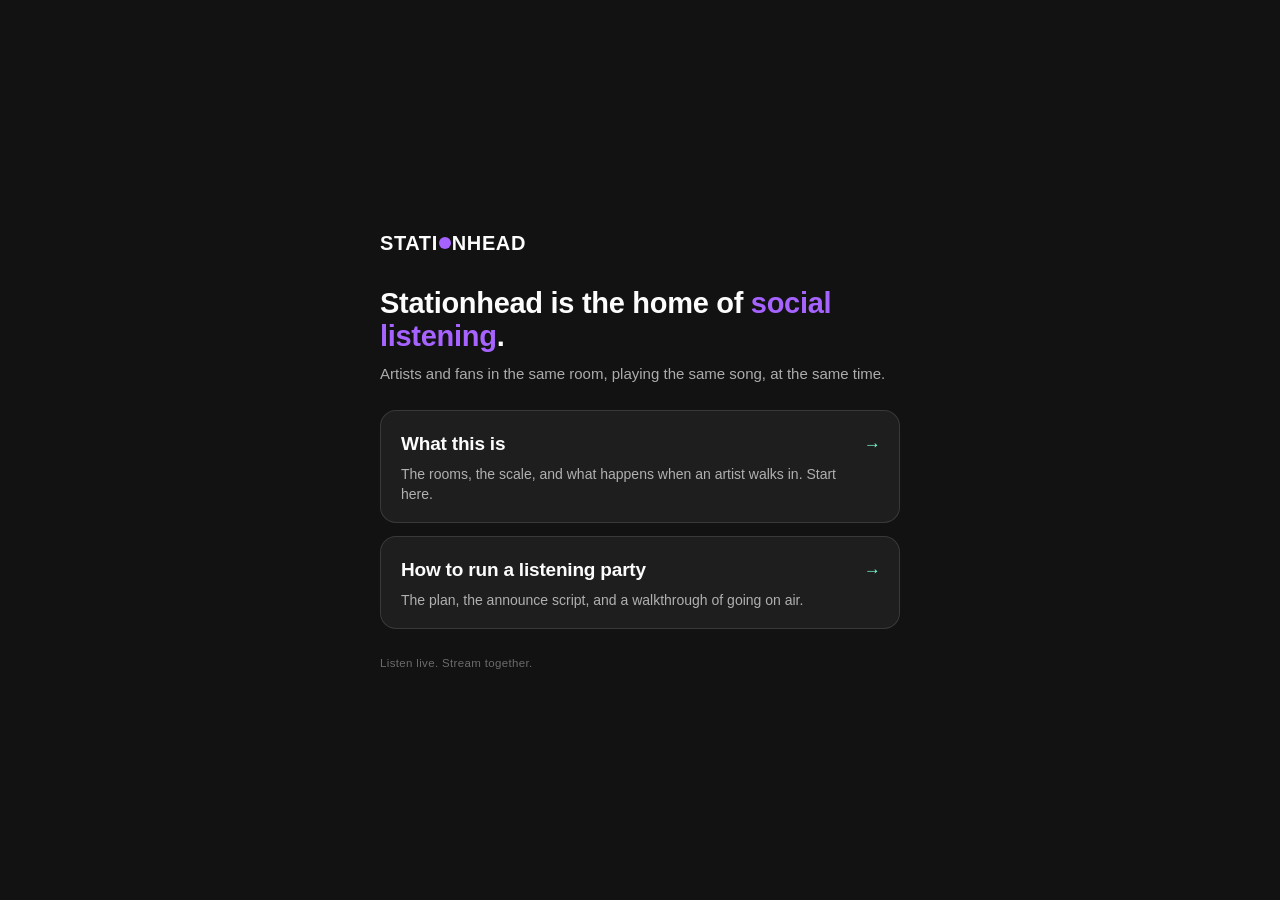
==== index.html @ 23dc007c "add partner guide add partner guide" ====
<!DOCTYPE html>
<html lang="en">
<head>
<meta charset="utf-8">
<meta name="viewport" content="width=device-width,initial-scale=1,viewport-fit=cover">
<meta name="robots" content="noindex, nofollow, noarchive, nosnippet">
<title>Stationhead</title>
<meta name="description" content="Stationhead is the home of social listening.">
<style>
:root{
 --black:#282526; --white:#FCFCFC; --purple:#A663FF; --mint:#79FFD2;
 --cobalt:#2345E5; --sky:#2DD3FF; --violet:#4B31C2; --pink:#E994DF;
 --surface:#121212;
 --font:"Acumin Pro","Inter","Helvetica Neue",Helvetica,Arial,sans-serif;
}
*{box-sizing:border-box;margin:0;padding:0}
html,body{height:100%}
body{background:var(--surface);color:var(--white);font-family:var(--font);
 -webkit-font-smoothing:antialiased;line-height:1.4}
#bar{position:fixed;top:0;left:0;right:0;z-index:50;background:rgba(18,18,18,.94);
 backdrop-filter:blur(14px);border-bottom:1px solid rgba(252,252,252,.10)}
#bar .row{display:flex;gap:8px;overflow-x:auto;padding:12px 14px;scrollbar-width:none}
#bar .row::-webkit-scrollbar{display:none}
.pill{flex:0 0 auto;background:transparent;color:var(--white);border:1px solid rgba(252,252,252,.26);
 border-radius:999px;padding:8px 15px;font:inherit;font-size:13px;font-weight:600;
 letter-spacing:.03em;cursor:pointer;white-space:nowrap}
.pill.on{background:var(--purple);border-color:var(--purple);color:#140b24}
#count{flex:0 0 auto;align-self:center;font-size:11px;letter-spacing:.03em;
 color:rgba(252,252,252,.55);padding:0 6px;white-space:nowrap}
#feed{height:100%;overflow-y:scroll;scroll-snap-type:y mandatory;scroll-behavior:smooth}
.card{scroll-snap-align:start;min-height:100%;display:flex;align-items:center;
 padding:96px 22px 56px;border-bottom:1px solid rgba(252,252,252,.07)}
.card[hidden]{display:none}
.inner{width:100%;max-width:560px;margin:0 auto}
.kicker{font-size:11px;font-weight:700;letter-spacing:.03em;text-transform:uppercase;
 color:var(--mint);margin-bottom:16px}
h1{font-size:38px;line-height:1.08;font-weight:800;letter-spacing:-.01em;margin-bottom:16px}
h2{font-size:29px;line-height:1.14;font-weight:800;letter-spacing:-.01em;margin-bottom:16px}
h1 em,h2 em{font-style:normal;color:var(--purple)}
.sub{font-size:18px;color:rgba(252,252,252,.86);margin-bottom:18px}
.lead{font-size:16px;color:rgba(252,252,252,.80);margin-bottom:13px}
.lead.big{font-size:19px;color:var(--white)}
.fine{font-size:11.5px;color:rgba(252,252,252,.44);margin-top:18px;letter-spacing:.03em}
.scrollcue{margin-top:34px;font-size:11px;letter-spacing:.03em;text-transform:uppercase;
 color:rgba(252,252,252,.42)}
.stats{display:grid;grid-template-columns:1fr 1fr;gap:11px;margin-top:6px}
.stat{background:rgba(252,252,252,.05);border:1px solid rgba(252,252,252,.10);
 border-radius:14px;padding:15px 14px}
.stat b{display:block;font-size:27px;font-weight:800;letter-spacing:-.01em;color:var(--mint);
 margin-bottom:5px}
.stat span{display:block;font-size:12px;color:rgba(252,252,252,.66);line-height:1.32}
.wall{display:grid;grid-template-columns:repeat(3,1fr);gap:9px;margin-top:4px}
.tile{display:block;text-decoration:none;color:inherit;background:rgba(252,252,252,.05);
 border:1px solid rgba(252,252,252,.10);border-radius:13px;padding:10px 8px;text-align:center}
.tw{display:block;width:46px;height:46px;margin:0 auto 7px;border-radius:50%;overflow:hidden;
 background:linear-gradient(140deg,var(--violet),var(--cobalt));position:relative}
.tw img{width:100%;height:100%;object-fit:cover;display:block}
.tw.fallback::after{content:attr(data-fb);position:absolute;inset:0;display:flex;
 align-items:center;justify-content:center;font-size:8px;font-weight:700;letter-spacing:.03em;
 padding:3px;text-align:center;line-height:1.1}
.tn{display:block;font-size:11.5px;font-weight:700;letter-spacing:.03em;
 white-space:nowrap;overflow:hidden;text-overflow:ellipsis}
.ta{display:block;font-size:10px;color:rgba(252,252,252,.52);margin-top:2px;
 white-space:nowrap;overflow:hidden;text-overflow:ellipsis}
.steps{display:grid;grid-template-columns:repeat(4,1fr);gap:8px;margin-bottom:16px}
.step{background:rgba(252,252,252,.05);border:1px solid rgba(252,252,252,.12);border-radius:13px;
 padding:12px 5px;color:var(--white);font:inherit;cursor:pointer;text-align:center}
.step.on{border-color:var(--purple);background:rgba(166,99,255,.17)}
.step b{display:block;font-size:19px;font-weight:800;color:var(--purple);margin-bottom:3px}
.step span{display:block;font-size:10.5px;letter-spacing:.03em;color:rgba(252,252,252,.74);line-height:1.2}
.reveal{background:rgba(252,252,252,.05);border:1px solid rgba(252,252,252,.10);
 border-radius:14px;padding:16px;min-height:104px}
.reveal p{font-size:15px;color:rgba(252,252,252,.84)}
.reveal a{display:inline-block;margin-top:10px;color:var(--mint);font-weight:700;font-size:13.5px;
 letter-spacing:.03em}
.steps-list{margin:0 0 4px 0;padding-left:20px}
.steps-list li{font-size:15.5px;color:rgba(252,252,252,.80);margin-bottom:10px;padding-left:3px}
.steps-list b{color:var(--white)}
.ticks{list-style:none;padding:0}
.ticks li{position:relative;padding-left:24px;font-size:15.5px;color:rgba(252,252,252,.80);
 margin-bottom:11px}
.ticks li::before{content:"";position:absolute;left:2px;top:8px;width:9px;height:9px;
 border-radius:50%;background:var(--mint)}
.ticks b{color:var(--white)}
blockquote{background:rgba(252,252,252,.05);border-left:3px solid var(--purple);
 border-radius:0 13px 13px 0;padding:15px 16px;margin:2px 0 4px}
blockquote p{font-size:16px;color:var(--white);margin-bottom:6px}
blockquote p:last-child{margin-bottom:0;color:var(--mint);font-weight:700}
.need{margin-top:16px;font-size:14px;color:rgba(252,252,252,.74);background:rgba(252,252,252,.05);
 border:1px solid rgba(252,252,252,.10);border-radius:13px;padding:14px}
.need b{color:var(--white)}
.future{font-size:34px;font-weight:800;letter-spacing:-.01em;margin:16px 0 34px}
.future em{font-style:normal;color:var(--mint)}
.lockup{display:flex;flex-direction:column;gap:7px}
.wordmark{font-size:21px;font-weight:800;letter-spacing:.03em;display:inline-flex;align-items:center}
.wordmark .dot{display:inline-block;width:13px;height:13px;border-radius:50%;
 background:var(--purple);margin:0 1px}
.tagline{font-size:12px;letter-spacing:.03em;color:rgba(252,252,252,.58)}

/* ---- affordances: show what is tappable and where it goes ---- */
.tile{position:relative;padding-top:14px}
.tile::after{content:"↗";position:absolute;top:7px;right:9px;font-size:12px;
 font-weight:700;line-height:1;color:var(--mint);opacity:.75}
.tile:hover::after,.tile:focus::after{opacity:1}
.reveal a::after{content:" →";font-weight:800}
.step{position:relative;padding-bottom:17px}
.step::after{content:"⌄";position:absolute;left:0;right:0;bottom:2px;font-size:13px;
 line-height:1;color:rgba(252,252,252,.34)}
.step.on::after{color:var(--purple)}
.need b::after,.stat b::after{content:""}
#bar{position:fixed}
#bar .row{position:relative;padding-right:30px}
#bar::after{content:"›";position:absolute;top:0;right:0;height:100%;width:30px;
 display:flex;align-items:center;justify-content:center;font-size:17px;font-weight:700;
 color:rgba(252,252,252,.50);pointer-events:none;
 background:linear-gradient(to right,rgba(18,18,18,0),rgba(18,18,18,.96) 42%)}
.scrollcue{display:flex;align-items:center;gap:8px}
.scrollcue::after{content:"⌄";font-size:19px;line-height:.6;color:var(--mint);
 animation:nudge 1.7s ease-in-out infinite}
.next{margin-top:30px;height:16px;text-align:center;color:rgba(252,252,252,.30)}
.next::after{content:"⌄";font-size:19px;line-height:.6;animation:nudge 2.4s ease-in-out infinite}
@keyframes nudge{0%,100%{transform:translateY(0)}50%{transform:translateY(4px)}}
@media(prefers-reduced-motion:reduce){
 .scrollcue::after,.next::after{animation:none}
}
@media(min-width:720px){
 h1{font-size:52px} h2{font-size:38px}
 .wall{grid-template-columns:repeat(4,1fr)}
}
@media print{
 @page{margin:14mm}
 body{background:#fff;color:#282526}
 #bar{display:none}
 #feed{height:auto;overflow:visible;scroll-snap-type:none}
 .card{min-height:0;page-break-inside:avoid;break-inside:avoid;padding:0 0 20mm;
  border-bottom:1px solid #ddd;display:block}
 .card[hidden]{display:block}
 .kicker{color:#4B31C2}
 h1 em,h2 em{color:#4B31C2}
 .sub,.lead,.steps-list li,.ticks li,.reveal p{color:#3a3739}
 .fine,.ta,.tagline{color:#6b6769}
 .stat,.tile,.reveal,.need,blockquote,.step{background:#f5f4f5;border-color:#ddd}
 .stat b{color:#4B31C2}
 .reveal p[hidden]{display:block!important}
 .reveal a{color:#2345E5}
 .future em{color:#4B31C2}
 .scrollcue,.next,#bar::after{display:none}
 .tile::after{color:#4B31C2}
 .step::after{color:#4B31C2}
 .reveal a::after{content:" →"}
}

body{display:flex;align-items:center;justify-content:center;padding:32px 22px}
#feed{height:auto;overflow:visible}
.land{width:100%;max-width:520px}
.wordmark{font-size:20px;font-weight:800;letter-spacing:.03em;display:inline-flex;
 align-items:center;margin-bottom:30px}
.wordmark .dot{display:inline-block;width:12px;height:12px;border-radius:50%;
 background:var(--purple);margin:0 1px}
.choice{display:block;text-decoration:none;color:inherit;background:rgba(252,252,252,.05);
 border:1px solid rgba(252,252,252,.12);border-radius:16px;padding:20px 20px 18px;
 margin-bottom:13px;position:relative}
.choice:hover{border-color:var(--purple);background:rgba(166,99,255,.08)}
.choice b{display:block;font-size:19px;font-weight:800;letter-spacing:-.01em;margin-bottom:6px}
.choice span{display:block;font-size:14px;color:rgba(252,252,252,.66);line-height:1.45;padding-right:22px}
.choice::after{content:"\2192";position:absolute;right:18px;top:22px;font-size:17px;
 font-weight:800;color:var(--mint)}
.land h1{font-size:29px;line-height:1.14;margin-bottom:10px}
.land .sub{font-size:15px;color:rgba(252,252,252,.66);margin-bottom:26px}
.land .tagline{display:block;margin-top:26px;font-size:11.5px;letter-spacing:.03em;
 color:rgba(252,252,252,.38)}
</style>
</head>
<body>
<div class="land">
  <div class="wordmark">STATI<i class="dot"></i>NHEAD</div>
  <h1>Stationhead is the home of <em>social listening</em>.</h1>
  <p class="sub">Artists and fans in the same room, playing the same song, at the same time.</p>
  <a class="choice" href="guide/"><b>What this is</b><span>The rooms, the scale, and what happens when an artist walks in. Start here.</span></a>
  <a class="choice" href="howto/"><b>How to run a listening party</b><span>The plan, the announce script, and a walkthrough of going on air.</span></a>
  <span class="tagline">Listen live. Stream together.</span>
</div>
</body>
</html>
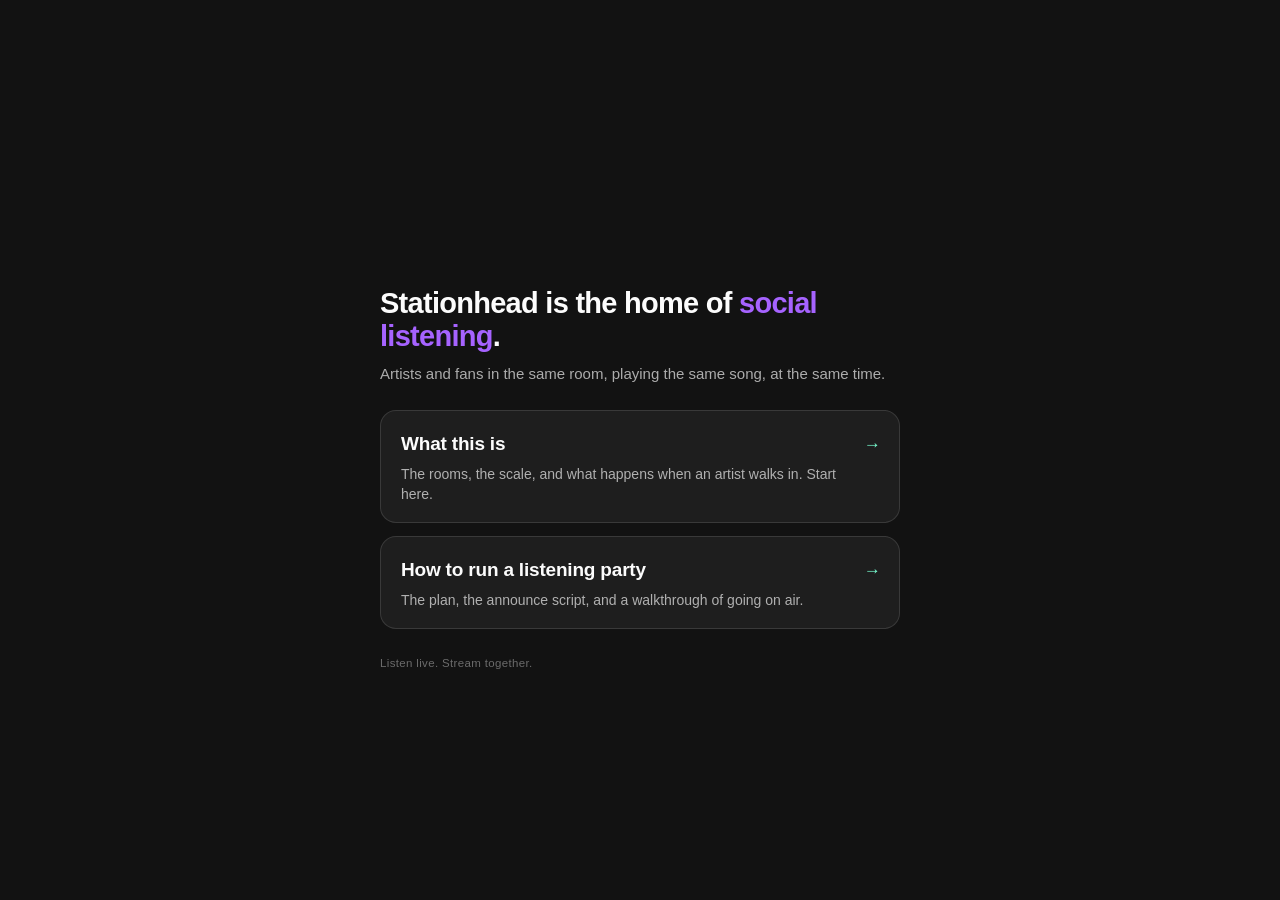
==== commit 4505c6f2: "colour changes" ====
--- a/index.html
+++ b/index.html
@@ -4,12 +4,13 @@
 <meta charset="utf-8">
 <meta name="viewport" content="width=device-width,initial-scale=1,viewport-fit=cover">
 <meta name="robots" content="noindex, nofollow, noarchive, nosnippet">
+<link rel="icon" href="data:image/svg+xml,%3Csvg%20xmlns='http://www.w3.org/2000/svg'%20viewBox='235.2%20416.1%20433.0%20254.0'%20role='img'%20aria-label='Stationhead'%3E%3Ctitle%3EStationhead%3C/title%3E%3Cpath%20d='M438.129%20455.161C418.117%20430.196%20388.459%20417%20352.365%20417C271.983%20417%20236%20479.394%20236%20541.232C236%20577.481%20245.191%20608.384%20262.576%20630.599C271.868%20642.597%20284.042%20652.244%20298.055%20658.715C312.85%20665.539%20329.98%20669%20348.967%20669C368.336%20669%20385.837%20665.625%20400.971%20658.966C415.291%20652.695%20427.839%20643.203%20437.558%20631.288C455.703%20609.159%20465.276%20578.197%20465.276%20541.745C465.282%20507.75%20455.636%20476.996%20438.129%20455.161Z'%20fill='%23FCFCFC'/%3E%3Cpath%20d='M609.273%20420.938V499.575C609.273%20524.225%20609.417%20549.329%20610.204%20571.629C598.696%20548.077%20577.408%20505.854%20536.666%20425.027L534.617%20420.954H461.34V667.031H519.028V588.506C519.028%20562.085%20518.951%20533.185%20518.286%20507.636C529.689%20531.397%20551.414%20575.9%20594.509%20663.52L596.237%20667.031H667V420.938H609.273Z'%20fill='%23FCFCFC'/%3E%3C/svg%3E">
 <title>Stationhead</title>
 <meta name="description" content="Stationhead is the home of social listening.">
 <style>
 :root{
  --black:#282526; --white:#FCFCFC; --purple:#A663FF; --mint:#79FFD2;
- --cobalt:#2345E5; --sky:#2DD3FF; --violet:#4B31C2; --pink:#E994DF;
+ --indigo:#4B31C2; --cobalt:#2345E5; --aqua:#2DD3FF; --pink:#E994DF; --gold:#F5BD51;
  --surface:#121212;
  --font:"Acumin Pro","Inter","Helvetica Neue",Helvetica,Arial,sans-serif;
 }
@@ -153,10 +154,8 @@
 body{display:flex;align-items:center;justify-content:center;padding:32px 22px}
 #feed{height:auto;overflow:visible}
 .land{width:100%;max-width:520px}
-.wordmark{font-size:20px;font-weight:800;letter-spacing:.03em;display:inline-flex;
- align-items:center;margin-bottom:30px}
-.wordmark .dot{display:inline-block;width:12px;height:12px;border-radius:50%;
- background:var(--purple);margin:0 1px}
+.wordmark{display:block;width:210px;max-width:60%;color:var(--white);margin-bottom:30px}
+.wordmark svg{display:block;width:100%;height:auto}
 .choice{display:block;text-decoration:none;color:inherit;background:rgba(252,252,252,.05);
  border:1px solid rgba(252,252,252,.12);border-radius:16px;padding:20px 20px 18px;
  margin-bottom:13px;position:relative}
@@ -165,7 +164,7 @@
 .choice span{display:block;font-size:14px;color:rgba(252,252,252,.66);line-height:1.45;padding-right:22px}
 .choice::after{content:"\2192";position:absolute;right:18px;top:22px;font-size:17px;
  font-weight:800;color:var(--mint)}
-.land h1{font-size:29px;line-height:1.14;margin-bottom:10px}
+.land h1{font-size:29px;line-height:1.14;letter-spacing:-.025em;margin-bottom:10px}
 .land .sub{font-size:15px;color:rgba(252,252,252,.66);margin-bottom:26px}
 .land .tagline{display:block;margin-top:26px;font-size:11.5px;letter-spacing:.03em;
  color:rgba(252,252,252,.38)}
@@ -173,7 +172,8 @@
 </head>
 <body>
 <div class="land">
-  <div class="wordmark">STATI<i class="dot"></i>NHEAD</div>
+  <div class="wordmark"><svg xmlns="http://www.w3.org/2000/svg" viewBox="63.5 95.6 1080 146" role="img" aria-label="Stationhead"><link rel="icon" href="data:image/svg+xml,%3Csvg%20xmlns='http://www.w3.org/2000/svg'%20viewBox='235.2%20416.1%20433.0%20254.0'%20role='img'%20aria-label='Stationhead'%3E%3Ctitle%3EStationhead%3C/title%3E%3Cpath%20d='M438.129%20455.161C418.117%20430.196%20388.459%20417%20352.365%20417C271.983%20417%20236%20479.394%20236%20541.232C236%20577.481%20245.191%20608.384%20262.576%20630.599C271.868%20642.597%20284.042%20652.244%20298.055%20658.715C312.85%20665.539%20329.98%20669%20348.967%20669C368.336%20669%20385.837%20665.625%20400.971%20658.966C415.291%20652.695%20427.839%20643.203%20437.558%20631.288C455.703%20609.159%20465.276%20578.197%20465.276%20541.745C465.282%20507.75%20455.636%20476.996%20438.129%20455.161Z'%20fill='%23FCFCFC'/%3E%3Cpath%20d='M609.273%20420.938V499.575C609.273%20524.225%20609.417%20549.329%20610.204%20571.629C598.696%20548.077%20577.408%20505.854%20536.666%20425.027L534.617%20420.954H461.34V667.031H519.028V588.506C519.028%20562.085%20518.951%20533.185%20518.286%20507.636C529.689%20531.397%20551.414%20575.9%20594.509%20663.52L596.237%20667.031H667V420.938H609.273Z'%20fill='%23FCFCFC'/%3E%3C/svg%3E">
+<title>Stationhead</title><path d="M95.5093 197.305C96.3099 208.719 99.5609 216.574 109.105 216.574C118.378 216.574 121.351 210.332 121.351 202.432C121.351 192.815 116.516 187.156 100.165 178.781C76.0218 166.315 66.9065 155.795 66.9065 135.368C66.9065 111.593 81.436 96 108.972 96C141.358 96 150.624 116.243 150.893 137.582H120.142C119.607 127.914 117.84 119.587 108.77 119.587C101.667 119.587 98.4974 124.192 98.4974 131.948C98.4974 139.909 101.603 144.015 116.716 151.568C142.479 164.538 153.416 175.509 153.416 198.879C153.416 221.841 139.986 240.159 108.791 240.159C74.9915 240.159 64.6798 220.901 64 197.305H95.5093Z" fill="currentColor"/><path d="M185.309 124.681H157.899V98.5557H244.442V124.681H217.178V237.545H185.309V124.681Z" fill="currentColor"/><path d="M275.766 207.795L271.038 237.545H239.1L266.518 98.5649H311.403L339.175 237.545H305.997L301.124 207.795H275.766ZM296.897 180.932C293.743 160.656 290.698 138.029 288.942 125.255H287.891C286.531 138.582 283.138 160.644 279.851 180.932H296.897Z" fill="currentColor"/><path d="M358.107 124.681H330.7V98.5557H417.24V124.681H389.975V237.545H358.107V124.681Z" fill="currentColor"/><path d="M460.457 98.5557V237.536H428.519V98.5557H460.457Z" fill="currentColor"/><path d="M738.928 98.5557H772.377V151.096H796.456V98.5557H828.54V237.536H796.456V177.956H772.377V237.545H738.928V98.5557Z" fill="currentColor"/><path d="M921.886 178.636H879.802V211.755H927.445L923.717 237.545H848.486V98.5649H923.796V124.69H879.802V152.65H921.886V178.636Z" fill="currentColor"/><path d="M974.33 207.795L969.598 237.545H937.66L965.082 98.5649H1009.96L1037.74 237.545H1004.56L999.688 207.795H974.33ZM995.458 180.932C992.304 160.656 989.261 138.029 987.503 125.255H986.454C985.098 138.582 981.702 160.644 978.415 180.932H995.458Z" fill="currentColor"/><path d="M1051.22 98.5557H1090.92C1127.2 98.5557 1142 119.149 1142 165.375C1142 214.622 1127.39 237.545 1089.79 237.545H1051.22V98.5557ZM1083.3 213.281H1089.23C1104.09 213.281 1108.44 202.794 1108.44 164.867C1108.44 133.129 1104.51 123.086 1089.43 123.086H1083.3V213.281Z" fill="currentColor"/><path d="M588.726 118.503C577.466 104.436 560.78 97 540.472 97C495.246 97 475 132.158 475 167.004C475 187.43 480.171 204.844 489.953 217.361C495.181 224.122 502.031 229.558 509.914 233.204C518.239 237.05 527.877 239 538.56 239C549.457 239 559.304 237.098 567.819 233.346C575.877 229.812 582.936 224.464 588.405 217.75C598.613 205.28 604 187.833 604 167.293C604.003 148.137 598.576 130.807 588.726 118.503Z" fill="currentColor"/><path d="M685.44 99V143.417C685.44 157.339 685.521 171.519 685.965 184.114C679.474 170.811 667.467 146.963 644.487 101.31L643.331 99.0092H602V238H634.538V193.647C634.538 178.724 634.495 162.4 634.12 147.97C640.551 161.391 652.805 186.527 677.112 236.017L678.087 238H718V99H685.44Z" fill="currentColor"/></svg></div>
   <h1>Stationhead is the home of <em>social listening</em>.</h1>
   <p class="sub">Artists and fans in the same room, playing the same song, at the same time.</p>
   <a class="choice" href="guide/"><b>What this is</b><span>The rooms, the scale, and what happens when an artist walks in. Start here.</span></a>
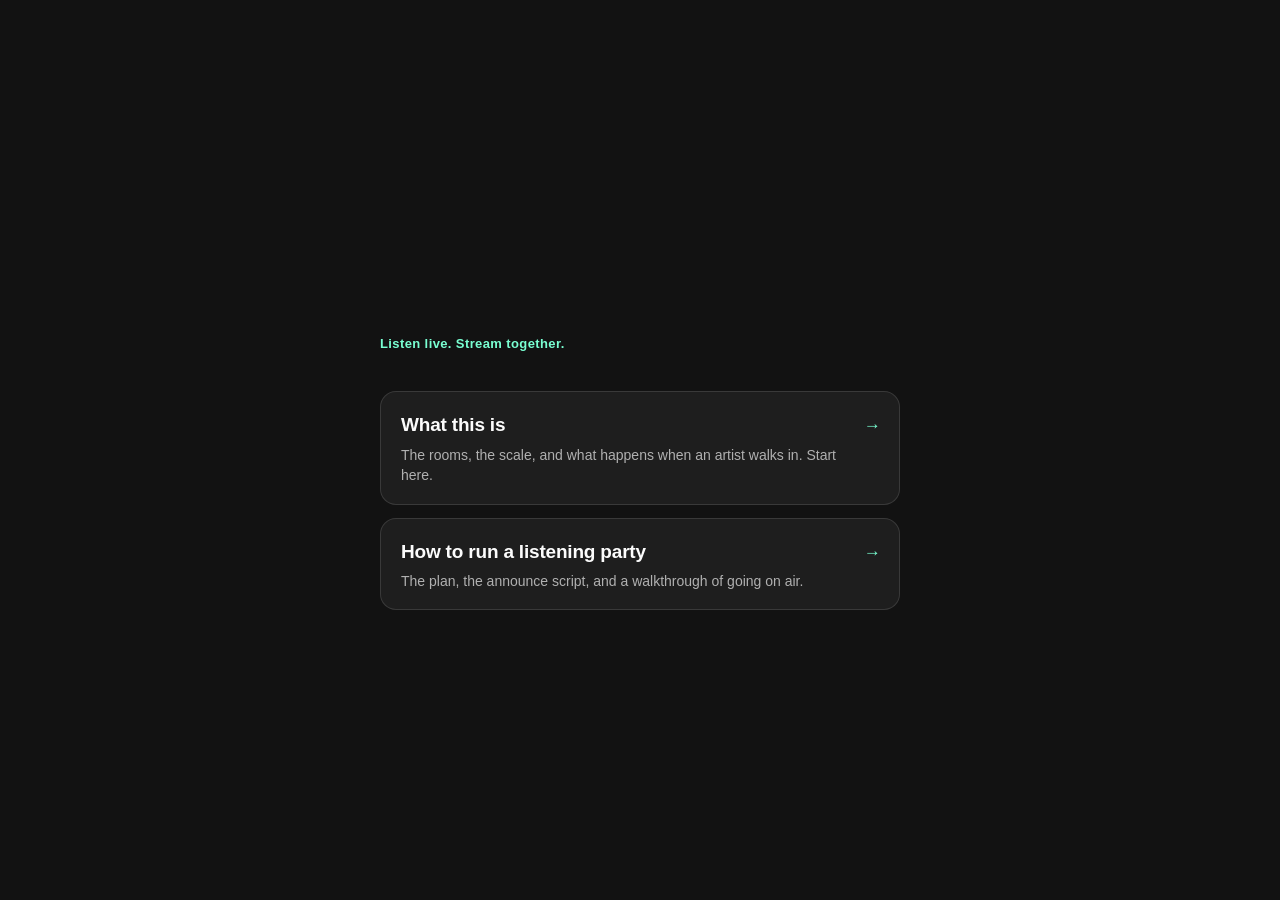
==== commit 35de34c0: "landing page changes" ====
--- a/index.html
+++ b/index.html
@@ -151,10 +151,10 @@
  .reveal a::after{content:" →"}
 }
 
-body{display:flex;align-items:center;justify-content:center;padding:32px 22px}
+body{display:flex;align-items:center;justify-content:center;padding:40px 22px}
 #feed{height:auto;overflow:visible}
 .land{width:100%;max-width:520px}
-.wordmark{display:block;width:210px;max-width:60%;color:var(--white);margin-bottom:30px}
+.wordmark{display:block;width:300px;max-width:82%;color:var(--white);margin-bottom:18px}
 .wordmark svg{display:block;width:100%;height:auto}
 .choice{display:block;text-decoration:none;color:inherit;background:rgba(252,252,252,.05);
  border:1px solid rgba(252,252,252,.12);border-radius:16px;padding:20px 20px 18px;
@@ -166,19 +166,17 @@
  font-weight:800;color:var(--mint)}
 .land h1{font-size:29px;line-height:1.14;letter-spacing:-.025em;margin-bottom:10px}
 .land .sub{font-size:15px;color:rgba(252,252,252,.66);margin-bottom:26px}
-.land .tagline{display:block;margin-top:26px;font-size:11.5px;letter-spacing:.03em;
- color:rgba(252,252,252,.38)}
+.land .tagline.top{font-size:13px;letter-spacing:.03em;color:var(--mint);
+ margin-bottom:38px;font-weight:600}
 </style>
 </head>
 <body>
 <div class="land">
   <div class="wordmark"><svg xmlns="http://www.w3.org/2000/svg" viewBox="63.5 95.6 1080 146" role="img" aria-label="Stationhead"><link rel="icon" href="data:image/svg+xml,%3Csvg%20xmlns='http://www.w3.org/2000/svg'%20viewBox='235.2%20416.1%20433.0%20254.0'%20role='img'%20aria-label='Stationhead'%3E%3Ctitle%3EStationhead%3C/title%3E%3Cpath%20d='M438.129%20455.161C418.117%20430.196%20388.459%20417%20352.365%20417C271.983%20417%20236%20479.394%20236%20541.232C236%20577.481%20245.191%20608.384%20262.576%20630.599C271.868%20642.597%20284.042%20652.244%20298.055%20658.715C312.85%20665.539%20329.98%20669%20348.967%20669C368.336%20669%20385.837%20665.625%20400.971%20658.966C415.291%20652.695%20427.839%20643.203%20437.558%20631.288C455.703%20609.159%20465.276%20578.197%20465.276%20541.745C465.282%20507.75%20455.636%20476.996%20438.129%20455.161Z'%20fill='%23FCFCFC'/%3E%3Cpath%20d='M609.273%20420.938V499.575C609.273%20524.225%20609.417%20549.329%20610.204%20571.629C598.696%20548.077%20577.408%20505.854%20536.666%20425.027L534.617%20420.954H461.34V667.031H519.028V588.506C519.028%20562.085%20518.951%20533.185%20518.286%20507.636C529.689%20531.397%20551.414%20575.9%20594.509%20663.52L596.237%20667.031H667V420.938H609.273Z'%20fill='%23FCFCFC'/%3E%3C/svg%3E">
 <title>Stationhead</title><path d="M95.5093 197.305C96.3099 208.719 99.5609 216.574 109.105 216.574C118.378 216.574 121.351 210.332 121.351 202.432C121.351 192.815 116.516 187.156 100.165 178.781C76.0218 166.315 66.9065 155.795 66.9065 135.368C66.9065 111.593 81.436 96 108.972 96C141.358 96 150.624 116.243 150.893 137.582H120.142C119.607 127.914 117.84 119.587 108.77 119.587C101.667 119.587 98.4974 124.192 98.4974 131.948C98.4974 139.909 101.603 144.015 116.716 151.568C142.479 164.538 153.416 175.509 153.416 198.879C153.416 221.841 139.986 240.159 108.791 240.159C74.9915 240.159 64.6798 220.901 64 197.305H95.5093Z" fill="currentColor"/><path d="M185.309 124.681H157.899V98.5557H244.442V124.681H217.178V237.545H185.309V124.681Z" fill="currentColor"/><path d="M275.766 207.795L271.038 237.545H239.1L266.518 98.5649H311.403L339.175 237.545H305.997L301.124 207.795H275.766ZM296.897 180.932C293.743 160.656 290.698 138.029 288.942 125.255H287.891C286.531 138.582 283.138 160.644 279.851 180.932H296.897Z" fill="currentColor"/><path d="M358.107 124.681H330.7V98.5557H417.24V124.681H389.975V237.545H358.107V124.681Z" fill="currentColor"/><path d="M460.457 98.5557V237.536H428.519V98.5557H460.457Z" fill="currentColor"/><path d="M738.928 98.5557H772.377V151.096H796.456V98.5557H828.54V237.536H796.456V177.956H772.377V237.545H738.928V98.5557Z" fill="currentColor"/><path d="M921.886 178.636H879.802V211.755H927.445L923.717 237.545H848.486V98.5649H923.796V124.69H879.802V152.65H921.886V178.636Z" fill="currentColor"/><path d="M974.33 207.795L969.598 237.545H937.66L965.082 98.5649H1009.96L1037.74 237.545H1004.56L999.688 207.795H974.33ZM995.458 180.932C992.304 160.656 989.261 138.029 987.503 125.255H986.454C985.098 138.582 981.702 160.644 978.415 180.932H995.458Z" fill="currentColor"/><path d="M1051.22 98.5557H1090.92C1127.2 98.5557 1142 119.149 1142 165.375C1142 214.622 1127.39 237.545 1089.79 237.545H1051.22V98.5557ZM1083.3 213.281H1089.23C1104.09 213.281 1108.44 202.794 1108.44 164.867C1108.44 133.129 1104.51 123.086 1089.43 123.086H1083.3V213.281Z" fill="currentColor"/><path d="M588.726 118.503C577.466 104.436 560.78 97 540.472 97C495.246 97 475 132.158 475 167.004C475 187.43 480.171 204.844 489.953 217.361C495.181 224.122 502.031 229.558 509.914 233.204C518.239 237.05 527.877 239 538.56 239C549.457 239 559.304 237.098 567.819 233.346C575.877 229.812 582.936 224.464 588.405 217.75C598.613 205.28 604 187.833 604 167.293C604.003 148.137 598.576 130.807 588.726 118.503Z" fill="currentColor"/><path d="M685.44 99V143.417C685.44 157.339 685.521 171.519 685.965 184.114C679.474 170.811 667.467 146.963 644.487 101.31L643.331 99.0092H602V238H634.538V193.647C634.538 178.724 634.495 162.4 634.12 147.97C640.551 161.391 652.805 186.527 677.112 236.017L678.087 238H718V99H685.44Z" fill="currentColor"/></svg></div>
-  <h1>Stationhead is the home of <em>social listening</em>.</h1>
-  <p class="sub">Artists and fans in the same room, playing the same song, at the same time.</p>
+  <p class="tagline top">Listen live. Stream together.</p>
   <a class="choice" href="guide/"><b>What this is</b><span>The rooms, the scale, and what happens when an artist walks in. Start here.</span></a>
   <a class="choice" href="howto/"><b>How to run a listening party</b><span>The plan, the announce script, and a walkthrough of going on air.</span></a>
-  <span class="tagline">Listen live. Stream together.</span>
 </div>
 </body>
 </html>
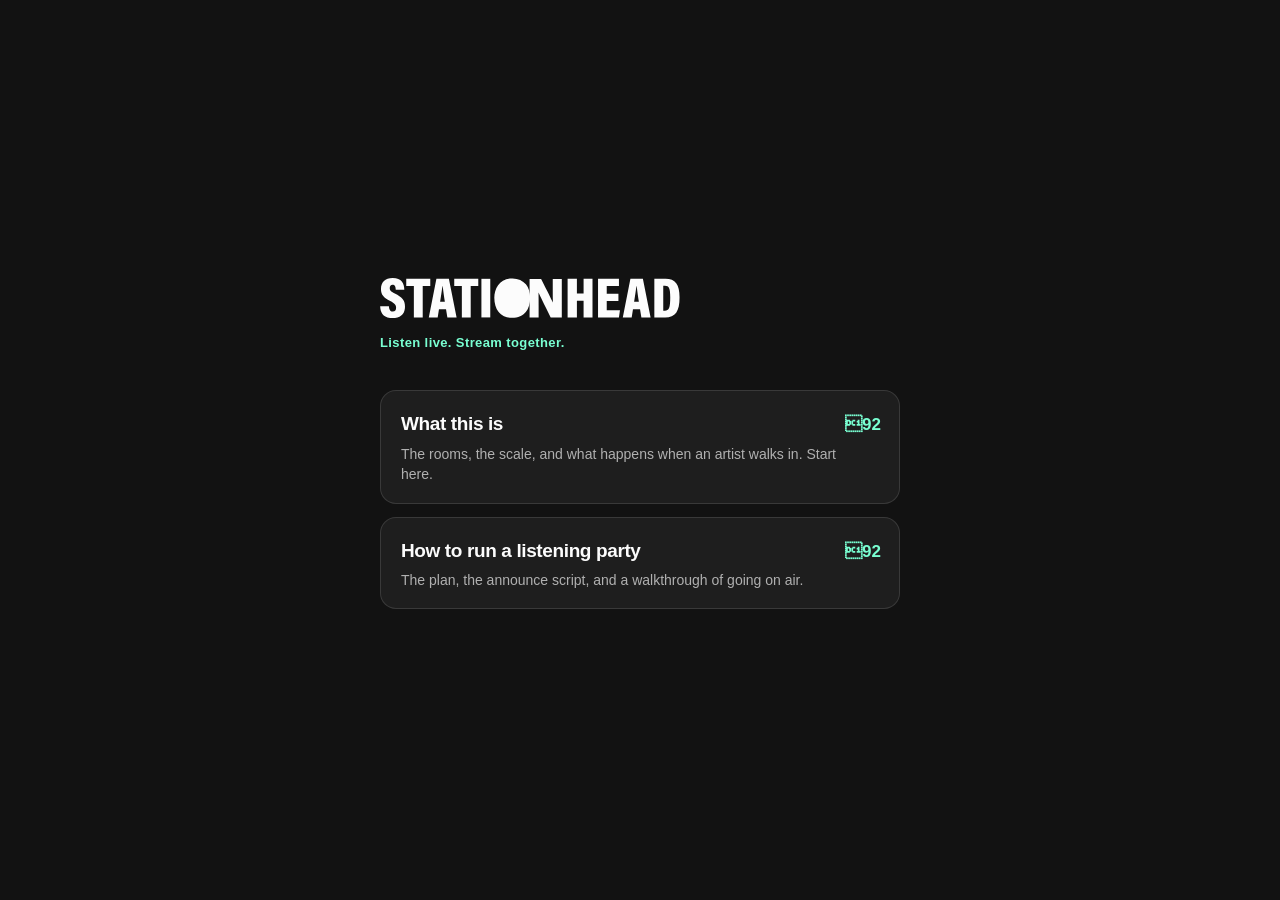
==== commit 9322229b: "logo fix" ====
--- a/index.html
+++ b/index.html
@@ -4,7 +4,7 @@
 <meta charset="utf-8">
 <meta name="viewport" content="width=device-width,initial-scale=1,viewport-fit=cover">
 <meta name="robots" content="noindex, nofollow, noarchive, nosnippet">
-<link rel="icon" href="data:image/svg+xml,%3Csvg%20xmlns='http://www.w3.org/2000/svg'%20viewBox='235.2%20416.1%20433.0%20254.0'%20role='img'%20aria-label='Stationhead'%3E%3Ctitle%3EStationhead%3C/title%3E%3Cpath%20d='M438.129%20455.161C418.117%20430.196%20388.459%20417%20352.365%20417C271.983%20417%20236%20479.394%20236%20541.232C236%20577.481%20245.191%20608.384%20262.576%20630.599C271.868%20642.597%20284.042%20652.244%20298.055%20658.715C312.85%20665.539%20329.98%20669%20348.967%20669C368.336%20669%20385.837%20665.625%20400.971%20658.966C415.291%20652.695%20427.839%20643.203%20437.558%20631.288C455.703%20609.159%20465.276%20578.197%20465.276%20541.745C465.282%20507.75%20455.636%20476.996%20438.129%20455.161Z'%20fill='%23FCFCFC'/%3E%3Cpath%20d='M609.273%20420.938V499.575C609.273%20524.225%20609.417%20549.329%20610.204%20571.629C598.696%20548.077%20577.408%20505.854%20536.666%20425.027L534.617%20420.954H461.34V667.031H519.028V588.506C519.028%20562.085%20518.951%20533.185%20518.286%20507.636C529.689%20531.397%20551.414%20575.9%20594.509%20663.52L596.237%20667.031H667V420.938H609.273Z'%20fill='%23FCFCFC'/%3E%3C/svg%3E">
+<link rel="icon" href="data:image/svg+xml,%3Csvg%20xmlns='http://www.w3.org/2000/svg'%20viewBox='235.2%20416.1%20433.0%20254.0'%20role='img'%20aria-label='Stationhead'%3E%3Cpath%20d='M438.129%20455.161C418.117%20430.196%20388.459%20417%20352.365%20417C271.983%20417%20236%20479.394%20236%20541.232C236%20577.481%20245.191%20608.384%20262.576%20630.599C271.868%20642.597%20284.042%20652.244%20298.055%20658.715C312.85%20665.539%20329.98%20669%20348.967%20669C368.336%20669%20385.837%20665.625%20400.971%20658.966C415.291%20652.695%20427.839%20643.203%20437.558%20631.288C455.703%20609.159%20465.276%20578.197%20465.276%20541.745C465.282%20507.75%20455.636%20476.996%20438.129%20455.161Z'%20fill='%23FCFCFC'/%3E%3Cpath%20d='M609.273%20420.938V499.575C609.273%20524.225%20609.417%20549.329%20610.204%20571.629C598.696%20548.077%20577.408%20505.854%20536.666%20425.027L534.617%20420.954H461.34V667.031H519.028V588.506C519.028%20562.085%20518.951%20533.185%20518.286%20507.636C529.689%20531.397%20551.414%20575.9%20594.509%20663.52L596.237%20667.031H667V420.938H609.273Z'%20fill='%23FCFCFC'/%3E%3C/svg%3E">
 <title>Stationhead</title>
 <meta name="description" content="Stationhead is the home of social listening.">
 <style>
@@ -35,8 +35,8 @@
 .inner{width:100%;max-width:560px;margin:0 auto}
 .kicker{font-size:11px;font-weight:700;letter-spacing:.03em;text-transform:uppercase;
  color:var(--mint);margin-bottom:16px}
-h1{font-size:38px;line-height:1.08;font-weight:800;letter-spacing:-.01em;margin-bottom:16px}
-h2{font-size:29px;line-height:1.14;font-weight:800;letter-spacing:-.01em;margin-bottom:16px}
+h1{font-size:38px;line-height:1.08;font-weight:800;letter-spacing:-.025em;margin-bottom:16px}
+h2{font-size:29px;line-height:1.14;font-weight:800;letter-spacing:-.02em;margin-bottom:16px}
 h1 em,h2 em{font-style:normal;color:var(--purple)}
 .sub{font-size:18px;color:rgba(252,252,252,.86);margin-bottom:18px}
 .lead{font-size:16px;color:rgba(252,252,252,.80);margin-bottom:13px}
@@ -47,15 +47,16 @@
 .stats{display:grid;grid-template-columns:1fr 1fr;gap:11px;margin-top:6px}
 .stat{background:rgba(252,252,252,.05);border:1px solid rgba(252,252,252,.10);
  border-radius:14px;padding:15px 14px}
-.stat b{display:block;font-size:27px;font-weight:800;letter-spacing:-.01em;color:var(--mint);
+.stat b{display:block;font-size:27px;font-weight:800;letter-spacing:-.02em;color:var(--mint);
  margin-bottom:5px}
 .stat span{display:block;font-size:12px;color:rgba(252,252,252,.66);line-height:1.32}
 .wall{display:grid;grid-template-columns:repeat(3,1fr);gap:9px;margin-top:4px}
 .tile{display:block;text-decoration:none;color:inherit;background:rgba(252,252,252,.05);
- border:1px solid rgba(252,252,252,.10);border-radius:13px;padding:10px 8px;text-align:center}
-.tw{display:block;width:46px;height:46px;margin:0 auto 7px;border-radius:50%;overflow:hidden;
- background:linear-gradient(140deg,var(--violet),var(--cobalt));position:relative}
-.tw img{width:100%;height:100%;object-fit:cover;display:block}
+ border:1px solid rgba(252,252,252,.10);border-radius:13px;padding:8px 7px;text-align:center}
+.tw{display:flex;align-items:center;justify-content:center;width:100%;height:50px;
+ margin:0 auto 8px;border-radius:10px;overflow:hidden;background:#5f5c60;
+ position:relative;padding:6px 8px}
+.tw img{max-width:100%;max-height:100%;width:auto;height:auto;object-fit:contain;display:block}
 .tw.fallback::after{content:attr(data-fb);position:absolute;inset:0;display:flex;
  align-items:center;justify-content:center;font-size:8px;font-weight:700;letter-spacing:.03em;
  padding:3px;text-align:center;line-height:1.1}
@@ -90,12 +91,11 @@
 .need{margin-top:16px;font-size:14px;color:rgba(252,252,252,.74);background:rgba(252,252,252,.05);
  border:1px solid rgba(252,252,252,.10);border-radius:13px;padding:14px}
 .need b{color:var(--white)}
-.future{font-size:34px;font-weight:800;letter-spacing:-.01em;margin:16px 0 34px}
+.future{font-size:34px;font-weight:800;letter-spacing:-.025em;margin:16px 0 34px}
 .future em{font-style:normal;color:var(--mint)}
 .lockup{display:flex;flex-direction:column;gap:7px}
-.wordmark{font-size:21px;font-weight:800;letter-spacing:.03em;display:inline-flex;align-items:center}
-.wordmark .dot{display:inline-block;width:13px;height:13px;border-radius:50%;
- background:var(--purple);margin:0 1px}
+.wordmark{display:block;width:196px;max-width:70%;color:var(--white)}
+.wordmark svg{display:block;width:100%;height:auto}
 .tagline{font-size:12px;letter-spacing:.03em;color:rgba(252,252,252,.58)}
 
 /* ---- affordances: show what is tappable and where it goes ---- */
@@ -145,36 +145,38 @@
  .reveal p[hidden]{display:block!important}
  .reveal a{color:#2345E5}
  .future em{color:#4B31C2}
+ .wordmark{color:#282526}
  .scrollcue,.next,#bar::after{display:none}
  .tile::after{color:#4B31C2}
  .step::after{color:#4B31C2}
  .reveal a::after{content:" →"}
 }
 
+.barmark{flex:0 0 auto;display:block;width:26px;color:var(--white);padding:2px 2px 0}
+.barmark svg{display:block;width:100%;height:auto}
+@media print{.barmark{display:none}}
+
 body{display:flex;align-items:center;justify-content:center;padding:40px 22px}
 #feed{height:auto;overflow:visible}
 .land{width:100%;max-width:520px}
-.wordmark{display:block;width:300px;max-width:82%;color:var(--white);margin-bottom:18px}
-.wordmark svg{display:block;width:100%;height:auto}
+.land .wordmark{display:block;width:300px;max-width:82%;color:var(--white);margin-bottom:16px}
+.land .wordmark svg{display:block;width:100%;height:auto}
+.land .tag{font-size:13px;font-weight:600;letter-spacing:.03em;color:var(--mint);margin-bottom:38px}
 .choice{display:block;text-decoration:none;color:inherit;background:rgba(252,252,252,.05);
  border:1px solid rgba(252,252,252,.12);border-radius:16px;padding:20px 20px 18px;
  margin-bottom:13px;position:relative}
 .choice:hover{border-color:var(--purple);background:rgba(166,99,255,.08)}
-.choice b{display:block;font-size:19px;font-weight:800;letter-spacing:-.01em;margin-bottom:6px}
+.choice b{display:block;font-size:19px;font-weight:800;letter-spacing:-.02em;margin-bottom:6px}
 .choice span{display:block;font-size:14px;color:rgba(252,252,252,.66);line-height:1.45;padding-right:22px}
-.choice::after{content:"\2192";position:absolute;right:18px;top:22px;font-size:17px;
+.choice::after{content:"92";position:absolute;right:18px;top:22px;font-size:17px;
  font-weight:800;color:var(--mint)}
-.land h1{font-size:29px;line-height:1.14;letter-spacing:-.025em;margin-bottom:10px}
-.land .sub{font-size:15px;color:rgba(252,252,252,.66);margin-bottom:26px}
-.land .tagline.top{font-size:13px;letter-spacing:.03em;color:var(--mint);
- margin-bottom:38px;font-weight:600}
+@media print{.choice{background:#f5f4f5;border-color:#ddd}.land .wordmark{color:#282526}}
 </style>
 </head>
 <body>
 <div class="land">
-  <div class="wordmark"><svg xmlns="http://www.w3.org/2000/svg" viewBox="63.5 95.6 1080 146" role="img" aria-label="Stationhead"><link rel="icon" href="data:image/svg+xml,%3Csvg%20xmlns='http://www.w3.org/2000/svg'%20viewBox='235.2%20416.1%20433.0%20254.0'%20role='img'%20aria-label='Stationhead'%3E%3Ctitle%3EStationhead%3C/title%3E%3Cpath%20d='M438.129%20455.161C418.117%20430.196%20388.459%20417%20352.365%20417C271.983%20417%20236%20479.394%20236%20541.232C236%20577.481%20245.191%20608.384%20262.576%20630.599C271.868%20642.597%20284.042%20652.244%20298.055%20658.715C312.85%20665.539%20329.98%20669%20348.967%20669C368.336%20669%20385.837%20665.625%20400.971%20658.966C415.291%20652.695%20427.839%20643.203%20437.558%20631.288C455.703%20609.159%20465.276%20578.197%20465.276%20541.745C465.282%20507.75%20455.636%20476.996%20438.129%20455.161Z'%20fill='%23FCFCFC'/%3E%3Cpath%20d='M609.273%20420.938V499.575C609.273%20524.225%20609.417%20549.329%20610.204%20571.629C598.696%20548.077%20577.408%20505.854%20536.666%20425.027L534.617%20420.954H461.34V667.031H519.028V588.506C519.028%20562.085%20518.951%20533.185%20518.286%20507.636C529.689%20531.397%20551.414%20575.9%20594.509%20663.52L596.237%20667.031H667V420.938H609.273Z'%20fill='%23FCFCFC'/%3E%3C/svg%3E">
-<title>Stationhead</title><path d="M95.5093 197.305C96.3099 208.719 99.5609 216.574 109.105 216.574C118.378 216.574 121.351 210.332 121.351 202.432C121.351 192.815 116.516 187.156 100.165 178.781C76.0218 166.315 66.9065 155.795 66.9065 135.368C66.9065 111.593 81.436 96 108.972 96C141.358 96 150.624 116.243 150.893 137.582H120.142C119.607 127.914 117.84 119.587 108.77 119.587C101.667 119.587 98.4974 124.192 98.4974 131.948C98.4974 139.909 101.603 144.015 116.716 151.568C142.479 164.538 153.416 175.509 153.416 198.879C153.416 221.841 139.986 240.159 108.791 240.159C74.9915 240.159 64.6798 220.901 64 197.305H95.5093Z" fill="currentColor"/><path d="M185.309 124.681H157.899V98.5557H244.442V124.681H217.178V237.545H185.309V124.681Z" fill="currentColor"/><path d="M275.766 207.795L271.038 237.545H239.1L266.518 98.5649H311.403L339.175 237.545H305.997L301.124 207.795H275.766ZM296.897 180.932C293.743 160.656 290.698 138.029 288.942 125.255H287.891C286.531 138.582 283.138 160.644 279.851 180.932H296.897Z" fill="currentColor"/><path d="M358.107 124.681H330.7V98.5557H417.24V124.681H389.975V237.545H358.107V124.681Z" fill="currentColor"/><path d="M460.457 98.5557V237.536H428.519V98.5557H460.457Z" fill="currentColor"/><path d="M738.928 98.5557H772.377V151.096H796.456V98.5557H828.54V237.536H796.456V177.956H772.377V237.545H738.928V98.5557Z" fill="currentColor"/><path d="M921.886 178.636H879.802V211.755H927.445L923.717 237.545H848.486V98.5649H923.796V124.69H879.802V152.65H921.886V178.636Z" fill="currentColor"/><path d="M974.33 207.795L969.598 237.545H937.66L965.082 98.5649H1009.96L1037.74 237.545H1004.56L999.688 207.795H974.33ZM995.458 180.932C992.304 160.656 989.261 138.029 987.503 125.255H986.454C985.098 138.582 981.702 160.644 978.415 180.932H995.458Z" fill="currentColor"/><path d="M1051.22 98.5557H1090.92C1127.2 98.5557 1142 119.149 1142 165.375C1142 214.622 1127.39 237.545 1089.79 237.545H1051.22V98.5557ZM1083.3 213.281H1089.23C1104.09 213.281 1108.44 202.794 1108.44 164.867C1108.44 133.129 1104.51 123.086 1089.43 123.086H1083.3V213.281Z" fill="currentColor"/><path d="M588.726 118.503C577.466 104.436 560.78 97 540.472 97C495.246 97 475 132.158 475 167.004C475 187.43 480.171 204.844 489.953 217.361C495.181 224.122 502.031 229.558 509.914 233.204C518.239 237.05 527.877 239 538.56 239C549.457 239 559.304 237.098 567.819 233.346C575.877 229.812 582.936 224.464 588.405 217.75C598.613 205.28 604 187.833 604 167.293C604.003 148.137 598.576 130.807 588.726 118.503Z" fill="currentColor"/><path d="M685.44 99V143.417C685.44 157.339 685.521 171.519 685.965 184.114C679.474 170.811 667.467 146.963 644.487 101.31L643.331 99.0092H602V238H634.538V193.647C634.538 178.724 634.495 162.4 634.12 147.97C640.551 161.391 652.805 186.527 677.112 236.017L678.087 238H718V99H685.44Z" fill="currentColor"/></svg></div>
-  <p class="tagline top">Listen live. Stream together.</p>
+  <div class="wordmark"><svg xmlns="http://www.w3.org/2000/svg" viewBox="63.5 95.6 1080 146" role="img" aria-label="Stationhead"><path d="M95.5093 197.305C96.3099 208.719 99.5609 216.574 109.105 216.574C118.378 216.574 121.351 210.332 121.351 202.432C121.351 192.815 116.516 187.156 100.165 178.781C76.0218 166.315 66.9065 155.795 66.9065 135.368C66.9065 111.593 81.436 96 108.972 96C141.358 96 150.624 116.243 150.893 137.582H120.142C119.607 127.914 117.84 119.587 108.77 119.587C101.667 119.587 98.4974 124.192 98.4974 131.948C98.4974 139.909 101.603 144.015 116.716 151.568C142.479 164.538 153.416 175.509 153.416 198.879C153.416 221.841 139.986 240.159 108.791 240.159C74.9915 240.159 64.6798 220.901 64 197.305H95.5093Z" fill="currentColor"/><path d="M185.309 124.681H157.899V98.5557H244.442V124.681H217.178V237.545H185.309V124.681Z" fill="currentColor"/><path d="M275.766 207.795L271.038 237.545H239.1L266.518 98.5649H311.403L339.175 237.545H305.997L301.124 207.795H275.766ZM296.897 180.932C293.743 160.656 290.698 138.029 288.942 125.255H287.891C286.531 138.582 283.138 160.644 279.851 180.932H296.897Z" fill="currentColor"/><path d="M358.107 124.681H330.7V98.5557H417.24V124.681H389.975V237.545H358.107V124.681Z" fill="currentColor"/><path d="M460.457 98.5557V237.536H428.519V98.5557H460.457Z" fill="currentColor"/><path d="M738.928 98.5557H772.377V151.096H796.456V98.5557H828.54V237.536H796.456V177.956H772.377V237.545H738.928V98.5557Z" fill="currentColor"/><path d="M921.886 178.636H879.802V211.755H927.445L923.717 237.545H848.486V98.5649H923.796V124.69H879.802V152.65H921.886V178.636Z" fill="currentColor"/><path d="M974.33 207.795L969.598 237.545H937.66L965.082 98.5649H1009.96L1037.74 237.545H1004.56L999.688 207.795H974.33ZM995.458 180.932C992.304 160.656 989.261 138.029 987.503 125.255H986.454C985.098 138.582 981.702 160.644 978.415 180.932H995.458Z" fill="currentColor"/><path d="M1051.22 98.5557H1090.92C1127.2 98.5557 1142 119.149 1142 165.375C1142 214.622 1127.39 237.545 1089.79 237.545H1051.22V98.5557ZM1083.3 213.281H1089.23C1104.09 213.281 1108.44 202.794 1108.44 164.867C1108.44 133.129 1104.51 123.086 1089.43 123.086H1083.3V213.281Z" fill="currentColor"/><path d="M588.726 118.503C577.466 104.436 560.78 97 540.472 97C495.246 97 475 132.158 475 167.004C475 187.43 480.171 204.844 489.953 217.361C495.181 224.122 502.031 229.558 509.914 233.204C518.239 237.05 527.877 239 538.56 239C549.457 239 559.304 237.098 567.819 233.346C575.877 229.812 582.936 224.464 588.405 217.75C598.613 205.28 604 187.833 604 167.293C604.003 148.137 598.576 130.807 588.726 118.503Z" fill="currentColor"/><path d="M685.44 99V143.417C685.44 157.339 685.521 171.519 685.965 184.114C679.474 170.811 667.467 146.963 644.487 101.31L643.331 99.0092H602V238H634.538V193.647C634.538 178.724 634.495 162.4 634.12 147.97C640.551 161.391 652.805 186.527 677.112 236.017L678.087 238H718V99H685.44Z" fill="currentColor"/></svg></div>
+  <p class="tag">Listen live. Stream together.</p>
   <a class="choice" href="guide/"><b>What this is</b><span>The rooms, the scale, and what happens when an artist walks in. Start here.</span></a>
   <a class="choice" href="howto/"><b>How to run a listening party</b><span>The plan, the announce script, and a walkthrough of going on air.</span></a>
 </div>
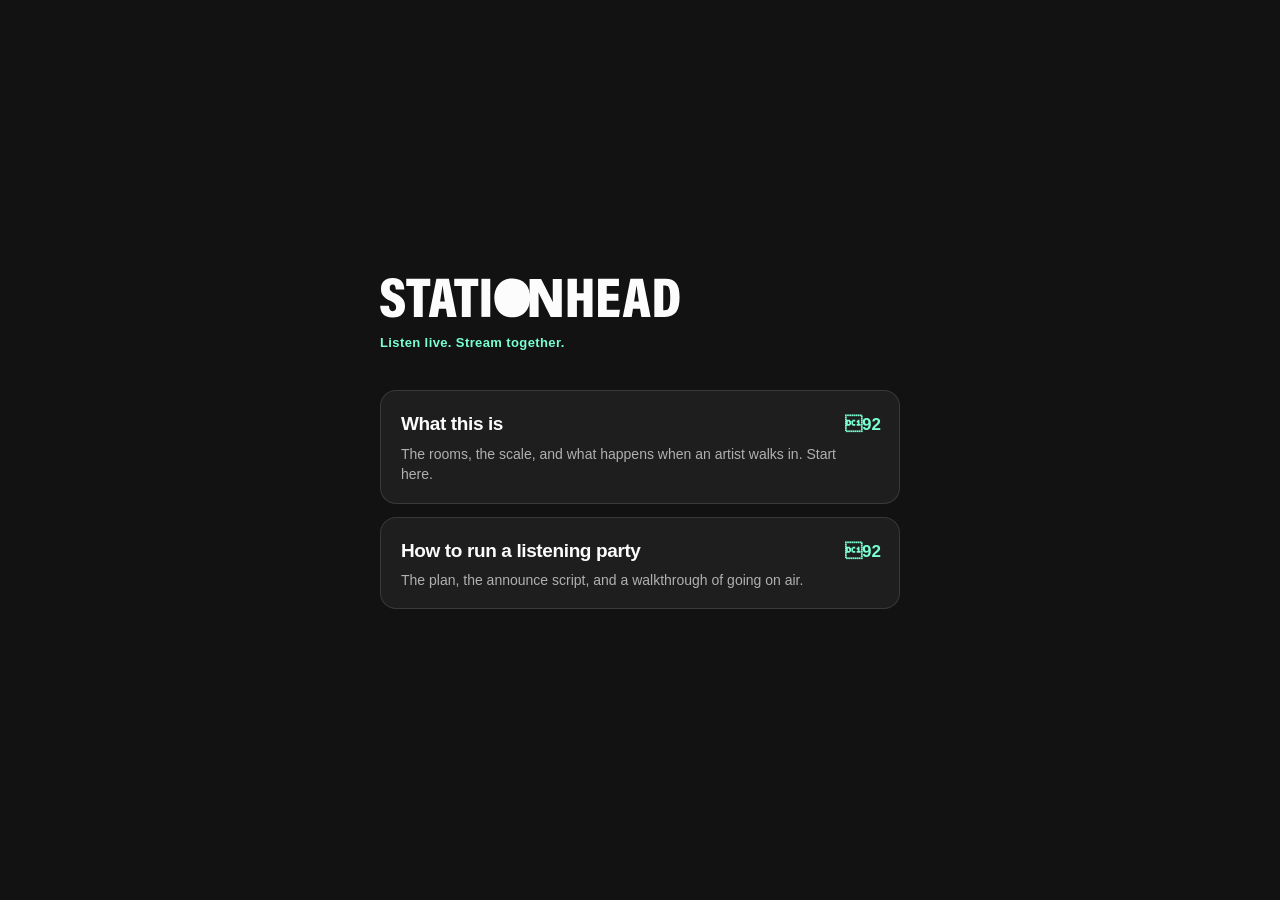
==== commit bbd3ec6f: "logo gixes" ====
--- a/index.html
+++ b/index.html
@@ -4,7 +4,7 @@
 <meta charset="utf-8">
 <meta name="viewport" content="width=device-width,initial-scale=1,viewport-fit=cover">
 <meta name="robots" content="noindex, nofollow, noarchive, nosnippet">
-<link rel="icon" href="data:image/svg+xml,%3Csvg%20xmlns='http://www.w3.org/2000/svg'%20viewBox='235.2%20416.1%20433.0%20254.0'%20role='img'%20aria-label='Stationhead'%3E%3Cpath%20d='M438.129%20455.161C418.117%20430.196%20388.459%20417%20352.365%20417C271.983%20417%20236%20479.394%20236%20541.232C236%20577.481%20245.191%20608.384%20262.576%20630.599C271.868%20642.597%20284.042%20652.244%20298.055%20658.715C312.85%20665.539%20329.98%20669%20348.967%20669C368.336%20669%20385.837%20665.625%20400.971%20658.966C415.291%20652.695%20427.839%20643.203%20437.558%20631.288C455.703%20609.159%20465.276%20578.197%20465.276%20541.745C465.282%20507.75%20455.636%20476.996%20438.129%20455.161Z'%20fill='%23FCFCFC'/%3E%3Cpath%20d='M609.273%20420.938V499.575C609.273%20524.225%20609.417%20549.329%20610.204%20571.629C598.696%20548.077%20577.408%20505.854%20536.666%20425.027L534.617%20420.954H461.34V667.031H519.028V588.506C519.028%20562.085%20518.951%20533.185%20518.286%20507.636C529.689%20531.397%20551.414%20575.9%20594.509%20663.52L596.237%20667.031H667V420.938H609.273Z'%20fill='%23FCFCFC'/%3E%3C/svg%3E">
+<link rel="icon" href="data:image/svg+xml,%3Cimg%20class='mk'%20src='[data-uri]'%20alt='Stationhead'%20width='433'%20height='254'%3E">
 <title>Stationhead</title>
 <meta name="description" content="Stationhead is the home of social listening.">
 <style>
@@ -94,8 +94,8 @@
 .future{font-size:34px;font-weight:800;letter-spacing:-.025em;margin:16px 0 34px}
 .future em{font-style:normal;color:var(--mint)}
 .lockup{display:flex;flex-direction:column;gap:7px}
-.wordmark{display:block;width:196px;max-width:70%;color:var(--white)}
-.wordmark svg{display:block;width:100%;height:auto}
+.wordmark{display:block;width:196px;max-width:70%}
+.wordmark .mk{display:block;width:100%;height:auto}
 .tagline{font-size:12px;letter-spacing:.03em;color:rgba(252,252,252,.58)}
 
 /* ---- affordances: show what is tappable and where it goes ---- */
@@ -145,22 +145,22 @@
  .reveal p[hidden]{display:block!important}
  .reveal a{color:#2345E5}
  .future em{color:#4B31C2}
- .wordmark{color:#282526}
+ .wordmark .mk{filter:invert(1)}
  .scrollcue,.next,#bar::after{display:none}
  .tile::after{color:#4B31C2}
  .step::after{color:#4B31C2}
  .reveal a::after{content:" →"}
 }
 
-.barmark{flex:0 0 auto;display:block;width:26px;color:var(--white);padding:2px 2px 0}
-.barmark svg{display:block;width:100%;height:auto}
+.barmark{flex:0 0 auto;display:block;width:26px;padding:2px 2px 0}
+.barmark .mk{display:block;width:100%;height:auto}
 @media print{.barmark{display:none}}
 
 body{display:flex;align-items:center;justify-content:center;padding:40px 22px}
 #feed{height:auto;overflow:visible}
 .land{width:100%;max-width:520px}
 .land .wordmark{display:block;width:300px;max-width:82%;color:var(--white);margin-bottom:16px}
-.land .wordmark svg{display:block;width:100%;height:auto}
+.land .wordmark .mk{display:block;width:100%;height:auto}
 .land .tag{font-size:13px;font-weight:600;letter-spacing:.03em;color:var(--mint);margin-bottom:38px}
 .choice{display:block;text-decoration:none;color:inherit;background:rgba(252,252,252,.05);
  border:1px solid rgba(252,252,252,.12);border-radius:16px;padding:20px 20px 18px;
@@ -170,12 +170,12 @@
 .choice span{display:block;font-size:14px;color:rgba(252,252,252,.66);line-height:1.45;padding-right:22px}
 .choice::after{content:"92";position:absolute;right:18px;top:22px;font-size:17px;
  font-weight:800;color:var(--mint)}
-@media print{.choice{background:#f5f4f5;border-color:#ddd}.land .wordmark{color:#282526}}
+@media print{.choice{background:#f5f4f5;border-color:#ddd}.land .wordmark .mk{filter:invert(1)}}
 </style>
 </head>
 <body>
 <div class="land">
-  <div class="wordmark"><svg xmlns="http://www.w3.org/2000/svg" viewBox="63.5 95.6 1080 146" role="img" aria-label="Stationhead"><path d="M95.5093 197.305C96.3099 208.719 99.5609 216.574 109.105 216.574C118.378 216.574 121.351 210.332 121.351 202.432C121.351 192.815 116.516 187.156 100.165 178.781C76.0218 166.315 66.9065 155.795 66.9065 135.368C66.9065 111.593 81.436 96 108.972 96C141.358 96 150.624 116.243 150.893 137.582H120.142C119.607 127.914 117.84 119.587 108.77 119.587C101.667 119.587 98.4974 124.192 98.4974 131.948C98.4974 139.909 101.603 144.015 116.716 151.568C142.479 164.538 153.416 175.509 153.416 198.879C153.416 221.841 139.986 240.159 108.791 240.159C74.9915 240.159 64.6798 220.901 64 197.305H95.5093Z" fill="currentColor"/><path d="M185.309 124.681H157.899V98.5557H244.442V124.681H217.178V237.545H185.309V124.681Z" fill="currentColor"/><path d="M275.766 207.795L271.038 237.545H239.1L266.518 98.5649H311.403L339.175 237.545H305.997L301.124 207.795H275.766ZM296.897 180.932C293.743 160.656 290.698 138.029 288.942 125.255H287.891C286.531 138.582 283.138 160.644 279.851 180.932H296.897Z" fill="currentColor"/><path d="M358.107 124.681H330.7V98.5557H417.24V124.681H389.975V237.545H358.107V124.681Z" fill="currentColor"/><path d="M460.457 98.5557V237.536H428.519V98.5557H460.457Z" fill="currentColor"/><path d="M738.928 98.5557H772.377V151.096H796.456V98.5557H828.54V237.536H796.456V177.956H772.377V237.545H738.928V98.5557Z" fill="currentColor"/><path d="M921.886 178.636H879.802V211.755H927.445L923.717 237.545H848.486V98.5649H923.796V124.69H879.802V152.65H921.886V178.636Z" fill="currentColor"/><path d="M974.33 207.795L969.598 237.545H937.66L965.082 98.5649H1009.96L1037.74 237.545H1004.56L999.688 207.795H974.33ZM995.458 180.932C992.304 160.656 989.261 138.029 987.503 125.255H986.454C985.098 138.582 981.702 160.644 978.415 180.932H995.458Z" fill="currentColor"/><path d="M1051.22 98.5557H1090.92C1127.2 98.5557 1142 119.149 1142 165.375C1142 214.622 1127.39 237.545 1089.79 237.545H1051.22V98.5557ZM1083.3 213.281H1089.23C1104.09 213.281 1108.44 202.794 1108.44 164.867C1108.44 133.129 1104.51 123.086 1089.43 123.086H1083.3V213.281Z" fill="currentColor"/><path d="M588.726 118.503C577.466 104.436 560.78 97 540.472 97C495.246 97 475 132.158 475 167.004C475 187.43 480.171 204.844 489.953 217.361C495.181 224.122 502.031 229.558 509.914 233.204C518.239 237.05 527.877 239 538.56 239C549.457 239 559.304 237.098 567.819 233.346C575.877 229.812 582.936 224.464 588.405 217.75C598.613 205.28 604 187.833 604 167.293C604.003 148.137 598.576 130.807 588.726 118.503Z" fill="currentColor"/><path d="M685.44 99V143.417C685.44 157.339 685.521 171.519 685.965 184.114C679.474 170.811 667.467 146.963 644.487 101.31L643.331 99.0092H602V238H634.538V193.647C634.538 178.724 634.495 162.4 634.12 147.97C640.551 161.391 652.805 186.527 677.112 236.017L678.087 238H718V99H685.44Z" fill="currentColor"/></svg></div>
+  <div class="wordmark"><img class="mk" src="[data-uri]" alt="Stationhead" width="1080" height="146"></div>
   <p class="tag">Listen live. Stream together.</p>
   <a class="choice" href="guide/"><b>What this is</b><span>The rooms, the scale, and what happens when an artist walks in. Start here.</span></a>
   <a class="choice" href="howto/"><b>How to run a listening party</b><span>The plan, the announce script, and a walkthrough of going on air.</span></a>
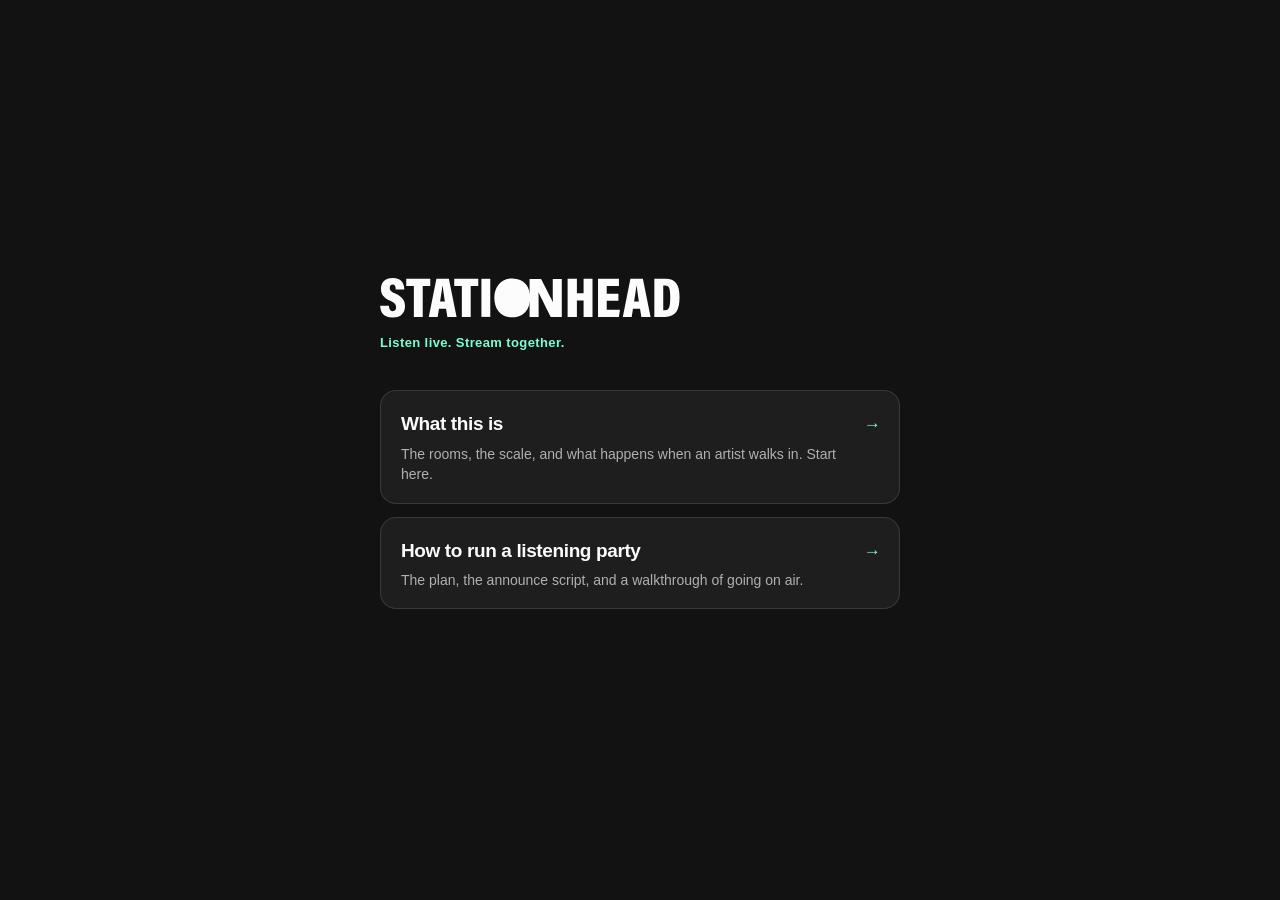
==== commit 0195327a: "lgoo fixes" ====
--- a/index.html
+++ b/index.html
@@ -168,7 +168,7 @@
 .choice:hover{border-color:var(--purple);background:rgba(166,99,255,.08)}
 .choice b{display:block;font-size:19px;font-weight:800;letter-spacing:-.02em;margin-bottom:6px}
 .choice span{display:block;font-size:14px;color:rgba(252,252,252,.66);line-height:1.45;padding-right:22px}
-.choice::after{content:"92";position:absolute;right:18px;top:22px;font-size:17px;
+.choice::after{content:"→";position:absolute;right:18px;top:22px;font-size:17px;
  font-weight:800;color:var(--mint)}
 @media print{.choice{background:#f5f4f5;border-color:#ddd}.land .wordmark .mk{filter:invert(1)}}
 </style>
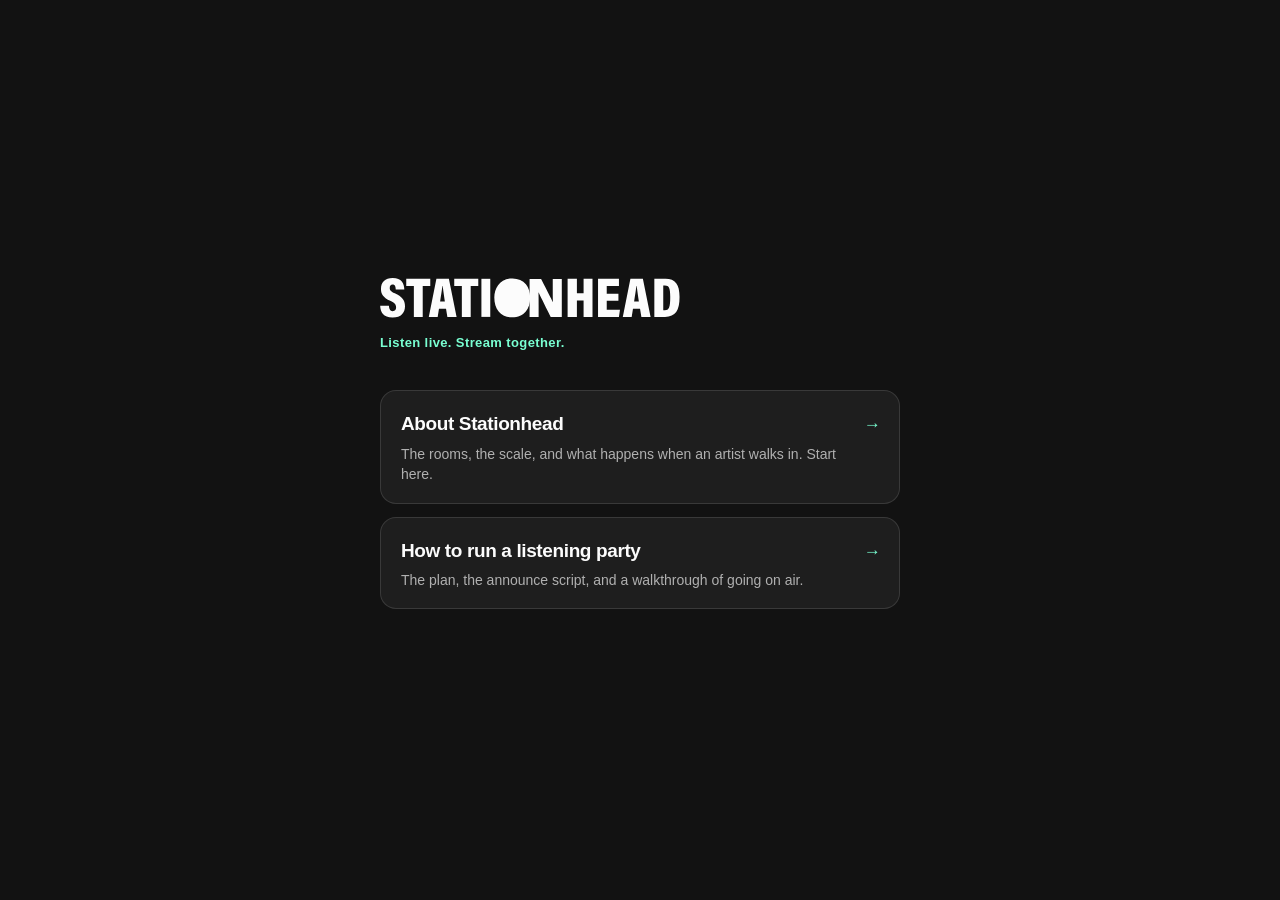
==== commit 0eed2b97: "about stationhead change" ====
--- a/index.html
+++ b/index.html
@@ -177,7 +177,7 @@
 <div class="land">
   <div class="wordmark"><img class="mk" src="[data-uri]" alt="Stationhead" width="1080" height="146"></div>
   <p class="tag">Listen live. Stream together.</p>
-  <a class="choice" href="guide/"><b>What this is</b><span>The rooms, the scale, and what happens when an artist walks in. Start here.</span></a>
+  <a class="choice" href="guide/"><b>About Stationhead</b><span>The rooms, the scale, and what happens when an artist walks in. Start here.</span></a>
   <a class="choice" href="howto/"><b>How to run a listening party</b><span>The plan, the announce script, and a walkthrough of going on air.</span></a>
 </div>
 </body>
